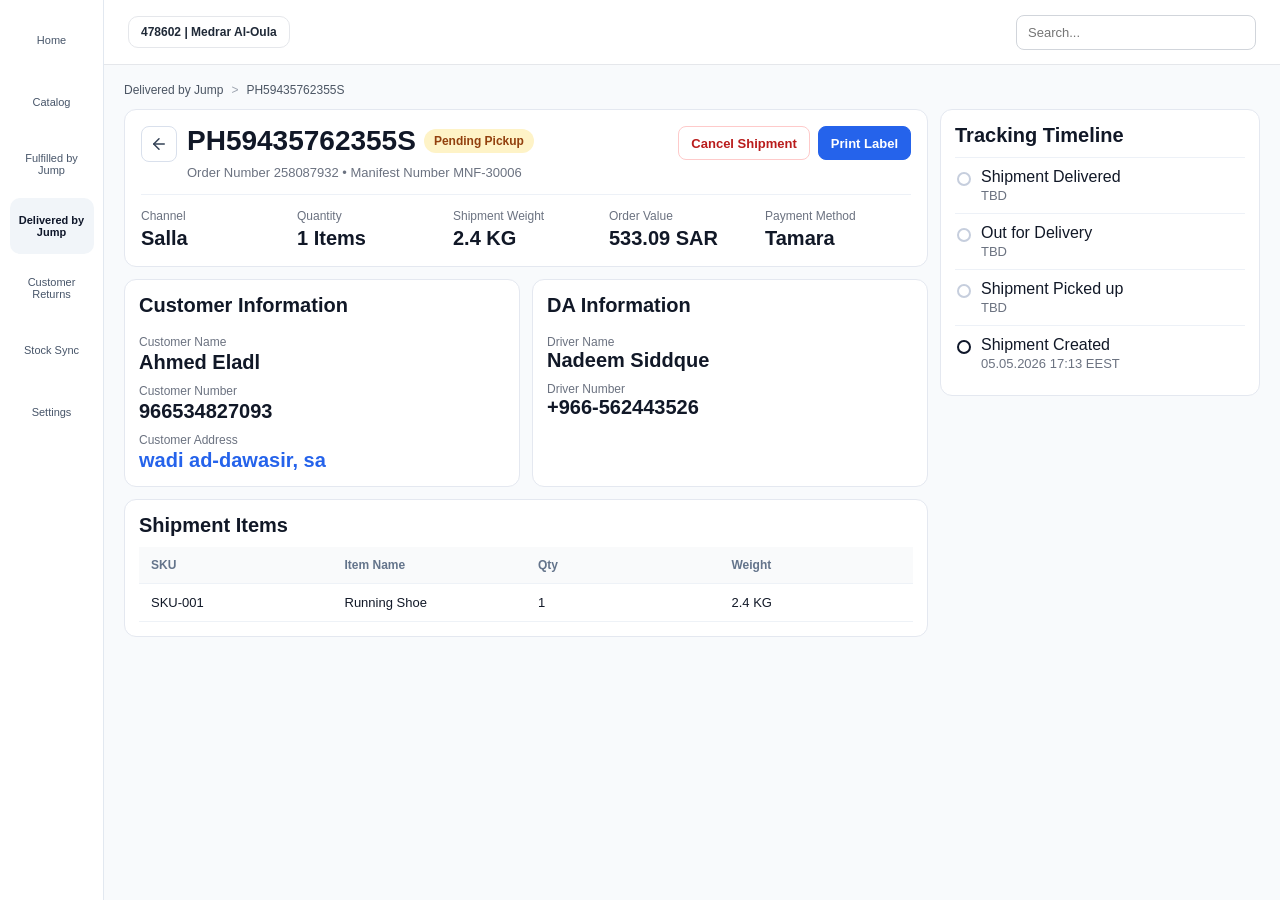
==== shipment.html @ 8542efd4 "Expand/Collapse Filters" ====
<!DOCTYPE html>
<html lang="en">
  <head>
    <meta charset="UTF-8" />
    <meta name="viewport" content="width=device-width, initial-scale=1.0" />
    <title>Shipment Details</title>
    <link rel="stylesheet" href="./styles.css" />
    <link rel="stylesheet" href="./shipment.css" />
  </head>
  <body>
    <div class="app-shell">
      <aside class="sidebar">
        <div class="brand">noon<span>partners</span></div>
        <nav>
          <a href="#">Home</a>
          <a href="#">Catalog</a>
          <a href="#">Fulfilled by Jump</a>
          <a class="active" href="./index.html">Delivered by Jump</a>
          <a href="#">Customer Returns</a>
          <a href="#">Stock Sync</a>
          <a href="#">Settings</a>
        </nav>
      </aside>

      <div class="content">
        <header class="topbar">
          <div class="store-chip">478602 | Medrar Al-Oula</div>
          <div class="topbar-actions">
            <input class="top-search" type="text" placeholder="Search..." />
          </div>
        </header>

        <main class="container">
          <div class="ShipmentDetail_container">
            <div class="Header_breadcrumbs">
              <a href="./index.html" class="Header_breadcrumbItem">Delivered by Jump</a>
              <span class="Header_separator">&gt;</span>
              <span id="breadcrumbAwb" class="Header_breadcrumbItem">Shipment</span>
            </div>

            <div class="ShipmentDetail_content">
              <div class="ShipmentDetail_leftColumn">
                <section class="ShipmentDetailHeader_card">
                  <div class="ShipmentDetailHeader_headerTop">
                    <div class="ShipmentDetailHeader_headerLeft">
                      <a href="./index.html" class="ShipmentDetailHeader_backButton" aria-label="Go back">
                        <svg xmlns="http://www.w3.org/2000/svg" width="18" height="18" viewBox="0 0 24 24" fill="none" stroke="currentColor" stroke-width="2" stroke-linecap="round" stroke-linejoin="round">
                          <path d="m12 19-7-7 7-7"></path>
                          <path d="M19 12H5"></path>
                        </svg>
                      </a>
                      <div>
                        <div class="ShipmentDetailHeader_titleRow">
                          <h1 id="shipmentAwb" class="ShipmentDetailHeader_awbTitle"></h1>
                          <span id="shipmentStatus" class="StatusBadge_badge"></span>
                        </div>
                        <p id="orderManifestLine" class="ShipmentDetailHeader_subLine"></p>
                      </div>
                    </div>
                    <div class="ShipmentDetailHeader_actions">
                      <button class="ShipmentDetailHeader_cancelButton">
                        Cancel Shipment
                      </button>
                      <button class="Button_button Button_primary ShipmentDetailHeader_printButton">
                        Print Label
                      </button>
                    </div>
                  </div>

                  <div class="ShipmentDetailHeader_statsRow">
                    <div class="ShipmentDetailHeader_statItem">
                      <div class="ShipmentDetailHeader_statLabel">Channel</div>
                      <div id="channelValue" class="ShipmentDetailHeader_statValue"></div>
                    </div>
                    <div class="ShipmentDetailHeader_statItem">
                      <div class="ShipmentDetailHeader_statLabel">Quantity</div>
                      <div id="quantityValue" class="ShipmentDetailHeader_statValue"></div>
                    </div>
                    <div class="ShipmentDetailHeader_statItem">
                      <div class="ShipmentDetailHeader_statLabel">Shipment Weight</div>
                      <div id="weightValue" class="ShipmentDetailHeader_statValue"></div>
                    </div>
                    <div class="ShipmentDetailHeader_statItem">
                      <div class="ShipmentDetailHeader_statLabel">Order Value</div>
                      <div id="orderValue" class="ShipmentDetailHeader_statValue"></div>
                    </div>
                    <div class="ShipmentDetailHeader_statItem">
                      <div class="ShipmentDetailHeader_statLabel">Payment Method</div>
                      <div id="paymentMethod" class="ShipmentDetailHeader_statValue"></div>
                    </div>
                  </div>
                </section>

                <div class="ShipmentDetail_midRow">
                  <section class="CustomerInfoCard_card">
                    <div class="CustomerInfoCard_cardHeader">
                      <h2 class="CustomerInfoCard_cardTitle">Customer Information</h2>
                    </div>
                    <div class="CustomerInfoCard_cardBody">
                      <div class="CustomerInfoCard_infoItem">
                        <div class="CustomerInfoCard_infoLabel">Customer Name</div>
                        <div id="customerName" class="CustomerInfoCard_infoValue"></div>
                      </div>
                      <div class="CustomerInfoCard_infoItem">
                        <div class="CustomerInfoCard_infoLabel">Customer Number</div>
                        <div id="customerPhone" class="CustomerInfoCard_infoValue"></div>
                      </div>
                      <div class="CustomerInfoCard_infoItem">
                        <div class="CustomerInfoCard_infoLabel">Customer Address</div>
                        <div id="customerAddress" class="CustomerInfoCard_addressLink"></div>
                      </div>
                    </div>
                  </section>

                  <section class="DAInfoCard_card">
                    <div class="DAInfoCard_cardHeader">
                      <h2 class="DAInfoCard_cardTitle">DA Information</h2>
                    </div>
                    <div class="DAInfoCard_cardBody">
                      <div class="DAInfoCard_driverField">
                        <span class="DAInfoCard_driverLabel">Driver Name</span>
                        <span id="driverName" class="DAInfoCard_driverValue"></span>
                      </div>
                      <div class="DAInfoCard_driverField">
                        <span class="DAInfoCard_driverLabel">Driver Number</span>
                        <span id="driverPhone" class="DAInfoCard_driverValue"></span>
                      </div>
                    </div>
                  </section>
                </div>

                <section class="ShipmentItemsCard_card">
                  <div class="ShipmentItemsCard_cardHeader">
                    <h2 class="ShipmentItemsCard_cardTitle">Shipment Items</h2>
                  </div>
                  <div class="ShipmentItemsCard_tableWrap">
                    <table>
                      <thead>
                        <tr>
                          <th>SKU</th>
                          <th>Item Name</th>
                          <th>Qty</th>
                          <th>Weight</th>
                        </tr>
                      </thead>
                      <tbody id="itemsBody"></tbody>
                    </table>
                  </div>
                </section>
              </div>

              <aside class="ShipmentDetail_rightColumn">
                <section class="TrackingTimeline_card">
                  <div class="TrackingTimeline_cardHeader">
                    <h2 class="TrackingTimeline_cardTitle">Tracking Timeline</h2>
                  </div>
                  <div class="TrackingTimeline_cardBody">
                    <ul id="timelineList" class="TrackingTimeline_timeline"></ul>
                  </div>
                </section>
              </aside>
            </div>
          </div>
        </main>
      </div>
    </div>

    <script src="./shipment.js"></script>
  </body>
</html>
---- styles.css ----
* {
  box-sizing: border-box;
}

body {
  margin: 0;
  font-family: Figtree, Inter, -apple-system, BlinkMacSystemFont, "Segoe UI", sans-serif;
  background: #f8fafc;
  color: #1f2937;
}

.app-shell {
  min-height: 100vh;
  display: grid;
  grid-template-columns: 104px 1fr;
}

.sidebar {
  border-right: 1px solid #e2e8f0;
  background: #fff;
  padding: 12px 8px;
}

.brand {
  display: none;
}

nav {
  display: flex;
  flex-direction: column;
  gap: 6px;
  align-items: center;
}

nav a {
  text-decoration: none;
  color: #475569;
  font-size: 11px;
  font-weight: 500;
  text-align: center;
  border-radius: 10px;
  padding: 10px 8px;
  width: 84px;
  min-height: 56px;
  display: grid;
  place-content: center;
}

nav a.active {
  background: #f1f5f9;
  color: #0f172a;
  font-weight: 600;
}

.content {
  min-width: 0;
}

.topbar {
  height: 65px;
  border-bottom: 1px solid #e5e7eb;
  display: flex;
  align-items: center;
  justify-content: space-between;
  padding: 0 24px;
  background: #fff;
}

.store-chip {
  border: 1px solid #e5e7eb;
  border-radius: 10px;
  font-size: 12px;
  font-weight: 600;
  padding: 8px 12px;
  color: #1f2937;
}

.top-search {
  width: 240px;
}

.container {
  margin: 18px 20px;
}

h1 {
  margin: 0;
  font-size: 34px;
  line-height: 1.1;
}

p {
  margin: 6px 0 0;
  color: #6b7280;
  font-size: 14px;
}

.tabs {
  margin: -12px -12px 12px;
  padding: 0 12px;
  border-bottom: 1px solid #e5e7eb;
}

.AdvancedTabs_container {
  display: flex;
  align-items: stretch;
  gap: 0;
}

.tab {
  border: none;
  background: transparent;
  color: #6b7280;
  cursor: pointer;
  font-size: 13px;
  font-weight: 500;
  padding: 12px 14px;
  display: inline-flex;
  align-items: center;
  gap: 6px;
  line-height: 1;
  position: relative;
  border-bottom: 2px solid transparent;
  margin-bottom: -1px;
}

.tab-icon {
  display: inline-flex;
  align-items: center;
  justify-content: center;
  color: #6b7280;
}

.tab:hover {
  color: #374151;
}

.tab.active {
  color: #111827;
  font-weight: 600;
  border-bottom-color: #111827;
}

.tab.active .tab-icon {
  color: #111827;
}

.tab svg {
  width: 14px;
  height: 14px;
}

.actions-row {
  margin-top: 12px;
  display: flex;
  justify-content: flex-end;
}

.button {
  cursor: pointer;
}

.button-primary {
  background: #1677ff;
  color: #fff;
  border: 1px solid #1677ff;
  font-weight: 600;
  padding: 10px 16px;
  border-radius: 8px;
  display: inline-flex;
  align-items: center;
  gap: 8px;
  font-size: 13px;
}

.button-primary:hover {
  background: #1266d6;
  border-color: #1266d6;
}

.btn-icon {
  width: 16px;
  height: 16px;
  border-radius: 50%;
  border: 1px solid rgba(255, 255, 255, 0.7);
  display: inline-flex;
  align-items: center;
  justify-content: center;
  font-size: 11px;
}

.filters {
  margin-top: 12px;
  background: #fff;
  border: 1px solid #e5e7eb;
  border-radius: 12px;
  padding: 12px;
}

.filter-row {
  display: grid;
  grid-template-columns: 1.6fr 180px 180px;
  gap: 10px;
  align-items: center;
}

input,
select {
  border: 1px solid #d1d5db;
  border-radius: 8px;
  padding: 9px 11px;
  font-size: 13px;
  background: #fff;
  color: #1f2937;
}

.active-filters {
  margin-top: 10px;
  display: flex;
  flex-wrap: wrap;
  gap: 8px;
  align-items: center;
}

.filter-chip {
  display: inline-flex;
  align-items: center;
  gap: 8px;
  padding: 5px 10px;
  border-radius: 999px;
  border: 1px solid #dbeafe;
  background: #eff6ff;
  color: #1e3a8a;
  font-size: 12px;
  font-weight: 500;
}

.filter-chip button {
  border: none;
  background: transparent;
  color: #64748b;
  font-size: 14px;
  line-height: 1;
  padding: 0;
  cursor: pointer;
}

.reset-button {
  width: auto;
  padding: 6px 12px;
  font-size: 12px;
  border-radius: 999px;
  background: #fff;
  border: 1px solid #d1d5db;
  color: #475569;
  font-weight: 500;
  white-space: nowrap;
}

.reset-button:hover {
  background: #f8fafc;
}

details {
  margin-top: 10px;
}

summary {
  cursor: pointer;
  font-size: 13px;
  font-weight: 600;
  color: #334155;
}

.advanced-top {
  margin-top: 10px;
}

.advanced-title {
  margin: 0;
  font-size: 11px;
  font-weight: 700;
  color: #64748b;
  letter-spacing: 0.04em;
  text-transform: uppercase;
}

.advanced-grid {
  margin-top: 10px;
  display: grid;
  grid-template-columns: repeat(3, minmax(180px, 1fr));
  gap: 10px;
}

label {
  display: flex;
  flex-direction: column;
  gap: 6px;
  font-size: 12px;
  color: #475569;
}

.table-wrap {
  margin-top: 12px;
  background: #fff;
  border: 1px solid #e5e7eb;
  border-radius: 12px;
  overflow: auto;
}

table {
  width: 100%;
  border-collapse: collapse;
  min-width: 1250px;
}

thead {
  background: #f9fafb;
}

th,
td {
  text-align: left;
  padding: 11px 12px;
  border-bottom: 1px solid #eef2f7;
  white-space: nowrap;
}

th {
  font-size: 12px;
  color: #64748b;
  font-weight: 600;
}

td {
  font-size: 13px;
  color: #111827;
}

td a {
  color: #1d4ed8;
  text-decoration: none;
  font-weight: 600;
}

td a:hover {
  text-decoration: underline;
}

.status-pill {
  display: inline-flex;
  align-items: center;
  padding: 4px 10px;
  border-radius: 999px;
  font-size: 11px;
  font-weight: 600;
}

.status-pending_pickup {
  background: #ecfccb;
  color: #3f6212;
}

.status-pickup_attempts_exhausted {
  background: #ffedd5;
  color: #9a3412;
}

.status-out_for_delivery {
  background: #dbeafe;
  color: #1e3a8a;
}

.status-unable_to_deliver {
  background: #fee2e2;
  color: #991b1b;
}

.status-delivered {
  background: #dcfce7;
  color: #166534;
}

.needs-row td:first-child {
  border-left: 2px solid #f59e0b;
}

small {
  color: #6b7280;
  font-size: 11px;
}

.hidden {
  display: none;
}

.empty {
  text-align: center;
  color: #64748b;
  padding: 20px;
}

@media (max-width: 1000px) {
  .app-shell {
    grid-template-columns: 1fr;
  }

  .sidebar {
    display: none;
  }

  .topbar {
    padding: 0 12px;
  }

  .filter-row,
  .advanced-grid {
    grid-template-columns: 1fr;
  }

  .actions-row .button-primary {
    width: 100%;
    justify-content: center;
  }
}
---- shipment.css ----
.ShipmentDetail_container {
  display: flex;
  flex-direction: column;
  gap: 12px;
}

.Header_breadcrumbs {
  display: flex;
  align-items: center;
  gap: 8px;
  font-size: 12px;
  color: #6b7280;
}

.Header_breadcrumbItem {
  color: #4b5563;
  text-decoration: none;
}

.Header_separator {
  color: #9ca3af;
}

.ShipmentDetail_content {
  display: grid;
  grid-template-columns: minmax(0, 1fr) 320px;
  gap: 12px;
  align-items: start;
}

.ShipmentDetail_leftColumn {
  min-width: 0;
}

.ShipmentDetailHeader_card,
.CustomerInfoCard_card,
.DAInfoCard_card,
.ShipmentItemsCard_card,
.TrackingTimeline_card {
  background: #fff;
  border: 1px solid #e4e8f0;
  border-radius: 12px;
}

.ShipmentDetailHeader_card {
  padding: 16px;
}

.ShipmentDetailHeader_headerTop {
  display: flex;
  justify-content: space-between;
  gap: 12px;
}

.ShipmentDetailHeader_headerLeft {
  display: flex;
  gap: 10px;
}

.ShipmentDetailHeader_backButton {
  width: 36px;
  height: 36px;
  border: 1px solid #d9e0ec;
  border-radius: 8px;
  color: #334155;
  display: inline-flex;
  align-items: center;
  justify-content: center;
}

.ShipmentDetailHeader_titleRow {
  display: flex;
  align-items: center;
  gap: 8px;
}

.ShipmentDetailHeader_awbTitle {
  margin: 0;
  font-size: 28px;
  line-height: 1.1;
  color: #111827;
}

.StatusBadge_badge {
  display: inline-flex;
  align-items: center;
  border-radius: 999px;
  padding: 5px 10px;
  font-size: 12px;
  font-weight: 600;
  background: #fef3c7;
  color: #92400e;
}

.status-delivered {
  background: #dcfce7;
  color: #166534;
}

.status-out_for_delivery {
  background: #dbeafe;
  color: #1d4ed8;
}

.status-unable_to_deliver,
.status-pickup_attempts_exhausted {
  background: #fee2e2;
  color: #991b1b;
}

.ShipmentDetailHeader_subLine {
  margin: 8px 0 0;
  color: #6b7280;
  font-size: 13px;
}

.ShipmentDetailHeader_actions {
  display: flex;
  gap: 8px;
  align-items: flex-start;
}

.ShipmentDetailHeader_cancelButton,
.Button_button {
  height: 34px;
  border-radius: 8px;
  border: 1px solid #e5e7eb;
  padding: 0 12px;
  font-size: 13px;
  font-weight: 600;
  cursor: pointer;
}

.ShipmentDetailHeader_cancelButton {
  background: #fff;
  color: #b91c1c;
  border-color: #fecaca;
}

.Button_primary {
  background: #2563eb;
  color: #fff;
  border-color: #2563eb;
}

.ShipmentDetailHeader_statsRow {
  margin-top: 14px;
  padding-top: 14px;
  border-top: 1px solid #edf1f7;
  display: grid;
  grid-template-columns: repeat(5, minmax(120px, 1fr));
  gap: 10px;
}

.ShipmentDetailHeader_statItem {
  min-width: 0;
}

.ShipmentDetailHeader_statLabel {
  color: #6b7280;
  font-size: 12px;
}

.ShipmentDetailHeader_statValue {
  margin-top: 4px;
  font-size: 20px;
  font-weight: 600;
  color: #111827;
  word-break: break-word;
}

.ShipmentDetail_midRow {
  margin-top: 12px;
  display: grid;
  grid-template-columns: 1fr 1fr;
  gap: 12px;
}

.CustomerInfoCard_cardHeader,
.DAInfoCard_cardHeader,
.ShipmentItemsCard_cardHeader,
.TrackingTimeline_cardHeader {
  padding: 14px 14px 0;
}

.CustomerInfoCard_cardTitle,
.DAInfoCard_cardTitle,
.ShipmentItemsCard_cardTitle,
.TrackingTimeline_cardTitle {
  margin: 0;
  font-size: 20px;
  color: #111827;
}

.CustomerInfoCard_cardBody,
.DAInfoCard_cardBody {
  padding: 8px 14px 14px;
}

.CustomerInfoCard_infoItem,
.DAInfoCard_driverField {
  margin-top: 10px;
}

.CustomerInfoCard_infoLabel,
.DAInfoCard_driverLabel {
  font-size: 12px;
  color: #6b7280;
  display: block;
}

.CustomerInfoCard_infoValue,
.CustomerInfoCard_addressLink,
.DAInfoCard_driverValue {
  margin-top: 2px;
  font-size: 20px;
  font-weight: 600;
  color: #111827;
  word-break: break-word;
}

.CustomerInfoCard_addressLink {
  color: #2563eb;
}

.ShipmentItemsCard_card {
  margin-top: 12px;
}

.ShipmentItemsCard_tableWrap {
  padding: 10px 14px 14px;
}

.ShipmentItemsCard_tableWrap table {
  width: 100%;
  min-width: 0;
  table-layout: fixed;
}

.ShipmentItemsCard_tableWrap th,
.ShipmentItemsCard_tableWrap td {
  white-space: normal;
  word-break: break-word;
}

.ShipmentDetail_rightColumn {
  min-width: 0;
}

.TrackingTimeline_cardBody {
  padding: 10px 14px 14px;
}

.TrackingTimeline_timeline {
  margin: 0;
  padding: 0;
  list-style: none;
}

.TrackingTimeline_timeline li {
  position: relative;
  padding: 10px 0 10px 26px;
  border-top: 1px solid #edf1f7;
  color: #111827;
}

.TrackingTimeline_timeline li::before {
  content: "";
  width: 10px;
  height: 10px;
  border-radius: 50%;
  border: 2px solid #c6cedd;
  background: #fff;
  position: absolute;
  left: 2px;
  top: 14px;
}

.TrackingTimeline_timeline li.active::before {
  border-color: #0f172a;
}

.timeline-sub {
  font-size: 13px;
  color: #6b7280;
  margin-top: 2px;
}

@media (max-width: 1200px) {
  .ShipmentDetail_content {
    grid-template-columns: 1fr;
  }
}

@media (max-width: 900px) {
  .ShipmentDetailHeader_headerTop {
    flex-direction: column;
  }

  .ShipmentDetailHeader_actions {
    width: 100%;
    flex-wrap: wrap;
  }

  .ShipmentDetailHeader_statsRow {
    grid-template-columns: repeat(2, minmax(120px, 1fr));
  }

  .ShipmentDetail_midRow {
    grid-template-columns: 1fr;
  }

  .ShipmentDetailHeader_awbTitle,
  .ShipmentDetailHeader_statValue,
  .CustomerInfoCard_infoValue,
  .CustomerInfoCard_addressLink,
  .DAInfoCard_driverValue {
    font-size: 18px;
  }
}
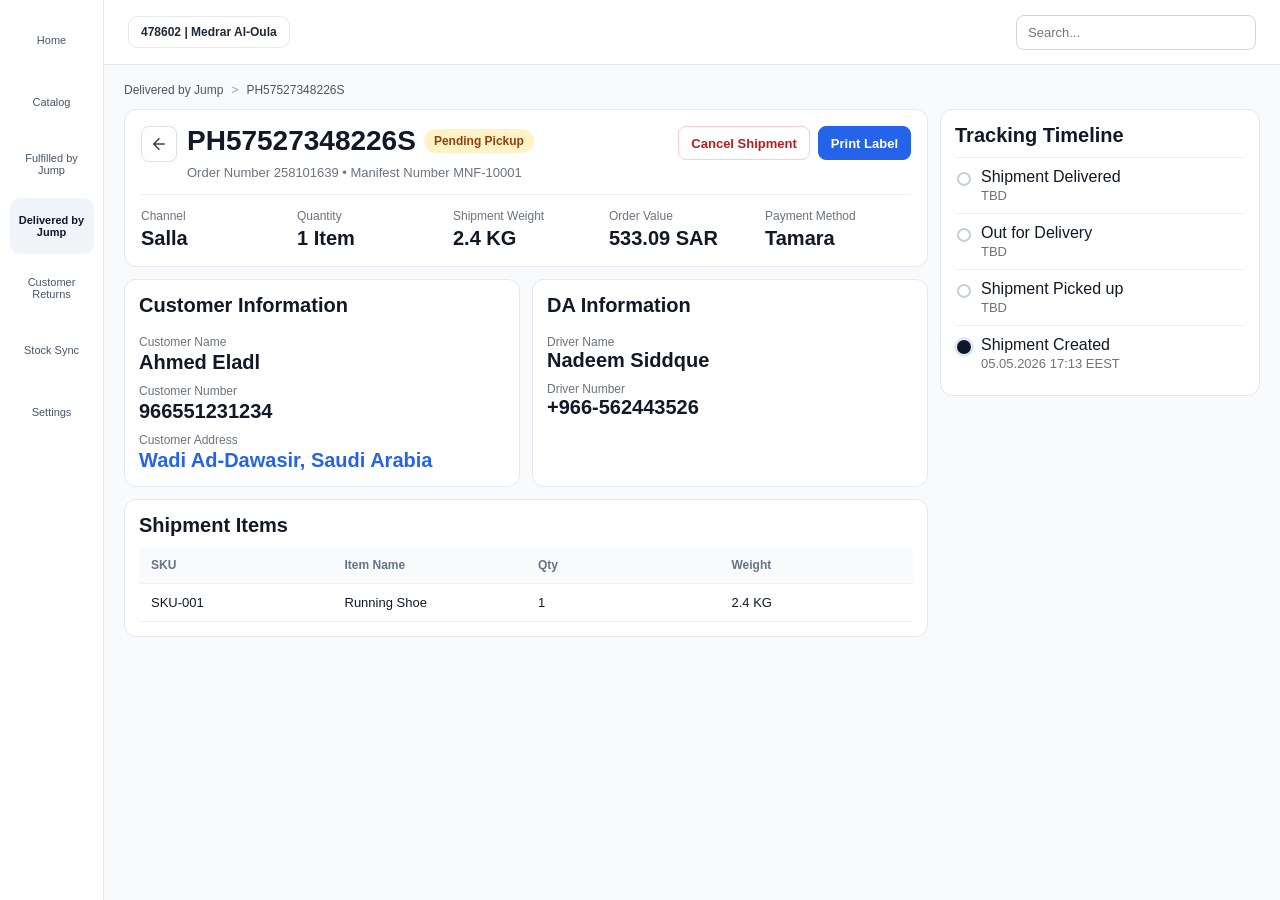
==== commit 111e4d5f: "Enhancements" ====
--- a/shipment.html
+++ b/shipment.html
@@ -58,11 +58,14 @@
                       </div>
                     </div>
                     <div class="ShipmentDetailHeader_actions">
-                      <button class="ShipmentDetailHeader_cancelButton">
+                      <button id="cancelShipmentBtn" type="button" class="ShipmentDetailHeader_cancelButton">
                         Cancel Shipment
                       </button>
-                      <button class="Button_button Button_primary ShipmentDetailHeader_printButton">
+                      <button id="printLabelBtn" type="button" class="Button_button Button_primary ShipmentDetailHeader_printButton">
                         Print Label
+                      </button>
+                      <button id="proofOfDeliveryBtn" type="button" class="Button_button Button_primary ShipmentDetailHeader_printButton hidden">
+                        View Proof of Delivery
                       </button>
                     </div>
                   </div>
@@ -165,6 +168,7 @@
       </div>
     </div>
 
+    <script src="./shipments-data.js"></script>
     <script src="./shipment.js"></script>
   </body>
 </html>
--- a/styles.css
+++ b/styles.css
@@ -199,9 +199,48 @@
 
 .filter-row {
   display: grid;
-  grid-template-columns: 1.6fr 180px 180px;
+  grid-template-columns: 1.6fr 220px 180px 180px auto;
   gap: 10px;
   align-items: center;
+}
+
+.advanced-filters-button {
+  background: #fff;
+  color: #334155;
+  border: 1px solid #d1d5db;
+  border-radius: 8px;
+  padding: 9px 14px;
+  font-size: 13px;
+  font-weight: 500;
+  cursor: pointer;
+  display: inline-flex;
+  align-items: center;
+  gap: 8px;
+  white-space: nowrap;
+  height: 38px;
+}
+
+.advanced-filters-button:hover {
+  background: #f8fafc;
+  border-color: #94a3b8;
+}
+
+.advanced-filters-button svg {
+  color: #475569;
+}
+
+.advanced-filter-count {
+  background: #1677ff;
+  color: #fff;
+  border-radius: 999px;
+  font-size: 11px;
+  font-weight: 600;
+  min-width: 18px;
+  height: 18px;
+  padding: 0 6px;
+  display: inline-flex;
+  align-items: center;
+  justify-content: center;
 }
 
 input,
@@ -261,43 +300,110 @@
   background: #f8fafc;
 }
 
-details {
-  margin-top: 10px;
-}
-
-summary {
-  cursor: pointer;
-  font-size: 13px;
-  font-weight: 600;
-  color: #334155;
-}
-
-.advanced-top {
-  margin-top: 10px;
-}
-
-.advanced-title {
-  margin: 0;
-  font-size: 11px;
-  font-weight: 700;
-  color: #64748b;
-  letter-spacing: 0.04em;
-  text-transform: uppercase;
-}
-
-.advanced-grid {
-  margin-top: 10px;
-  display: grid;
-  grid-template-columns: repeat(3, minmax(180px, 1fr));
-  gap: 10px;
-}
-
 label {
   display: flex;
   flex-direction: column;
   gap: 6px;
   font-size: 12px;
   color: #475569;
+}
+
+.drawer-overlay {
+  position: fixed;
+  inset: 0;
+  background: rgba(15, 23, 42, 0.45);
+  display: flex;
+  justify-content: flex-end;
+  z-index: 50;
+  opacity: 0;
+  transition: opacity 0.2s ease;
+}
+
+.drawer-overlay[hidden] {
+  display: none;
+}
+
+.drawer-overlay.open {
+  opacity: 1;
+}
+
+.drawer {
+  width: min(440px, 92vw);
+  height: 100%;
+  background: #fff;
+  display: flex;
+  flex-direction: column;
+  box-shadow: -8px 0 24px rgba(15, 23, 42, 0.18);
+  transform: translateX(100%);
+  transition: transform 0.25s ease;
+}
+
+.drawer-overlay.open .drawer {
+  transform: translateX(0);
+}
+
+.drawer-header {
+  display: flex;
+  align-items: center;
+  justify-content: space-between;
+  padding: 16px 20px;
+  border-bottom: 1px solid #e5e7eb;
+}
+
+.drawer-title {
+  font-size: 16px;
+  font-weight: 600;
+  color: #0f172a;
+}
+
+.drawer-close {
+  background: transparent;
+  border: none;
+  color: #475569;
+  cursor: pointer;
+  font-size: 24px;
+  line-height: 1;
+  padding: 4px 8px;
+  border-radius: 6px;
+}
+
+.drawer-close:hover {
+  background: #f1f5f9;
+  color: #0f172a;
+}
+
+.drawer-body {
+  flex: 1;
+  overflow-y: auto;
+  padding: 20px;
+  display: flex;
+  flex-direction: column;
+  gap: 12px;
+}
+
+.drawer-footer {
+  display: flex;
+  justify-content: flex-end;
+  gap: 10px;
+  padding: 14px 20px;
+  border-top: 1px solid #e5e7eb;
+  background: #f9fafb;
+}
+
+.button-secondary {
+  background: #fff;
+  color: #334155;
+  border: 1px solid #d1d5db;
+  font-weight: 500;
+  padding: 9px 14px;
+  border-radius: 8px;
+  font-size: 13px;
+  cursor: pointer;
+}
+
+.button-secondary:hover {
+  background: #f8fafc;
+  border-color: #94a3b8;
 }
 
 .table-wrap {
@@ -413,8 +519,7 @@
     padding: 0 12px;
   }
 
-  .filter-row,
-  .advanced-grid {
+  .filter-row {
     grid-template-columns: 1fr;
   }
 
--- a/shipment.css
+++ b/shipment.css
@@ -141,6 +141,14 @@
   background: #2563eb;
   color: #fff;
   border-color: #2563eb;
+}
+
+.Button_button:disabled,
+.ShipmentDetailHeader_printButton:disabled {
+  background: #e5e7eb;
+  border-color: #e5e7eb;
+  color: #9ca3af;
+  cursor: not-allowed;
 }
 
 .ShipmentDetailHeader_statsRow {
@@ -276,14 +284,41 @@
   top: 14px;
 }
 
+.TrackingTimeline_timeline li.completed::before {
+  background: #0f172a;
+  border-color: #0f172a;
+}
+
 .TrackingTimeline_timeline li.active::before {
   border-color: #0f172a;
+  background: #0f172a;
+  box-shadow: 0 0 0 3px #e2e8f0;
 }
 
 .timeline-sub {
   font-size: 13px;
   color: #6b7280;
   margin-top: 2px;
+}
+
+.TrackingTimeline_actionButton {
+  margin-top: 8px;
+  display: inline-flex;
+  align-items: center;
+  gap: 6px;
+  background: #fff;
+  border: 1px solid #d9e0ec;
+  color: #1d4ed8;
+  font-size: 12px;
+  font-weight: 600;
+  padding: 6px 10px;
+  border-radius: 6px;
+  cursor: pointer;
+}
+
+.TrackingTimeline_actionButton:hover {
+  background: #f8fafc;
+  border-color: #94a3b8;
 }
 
 @media (max-width: 1200px) {
